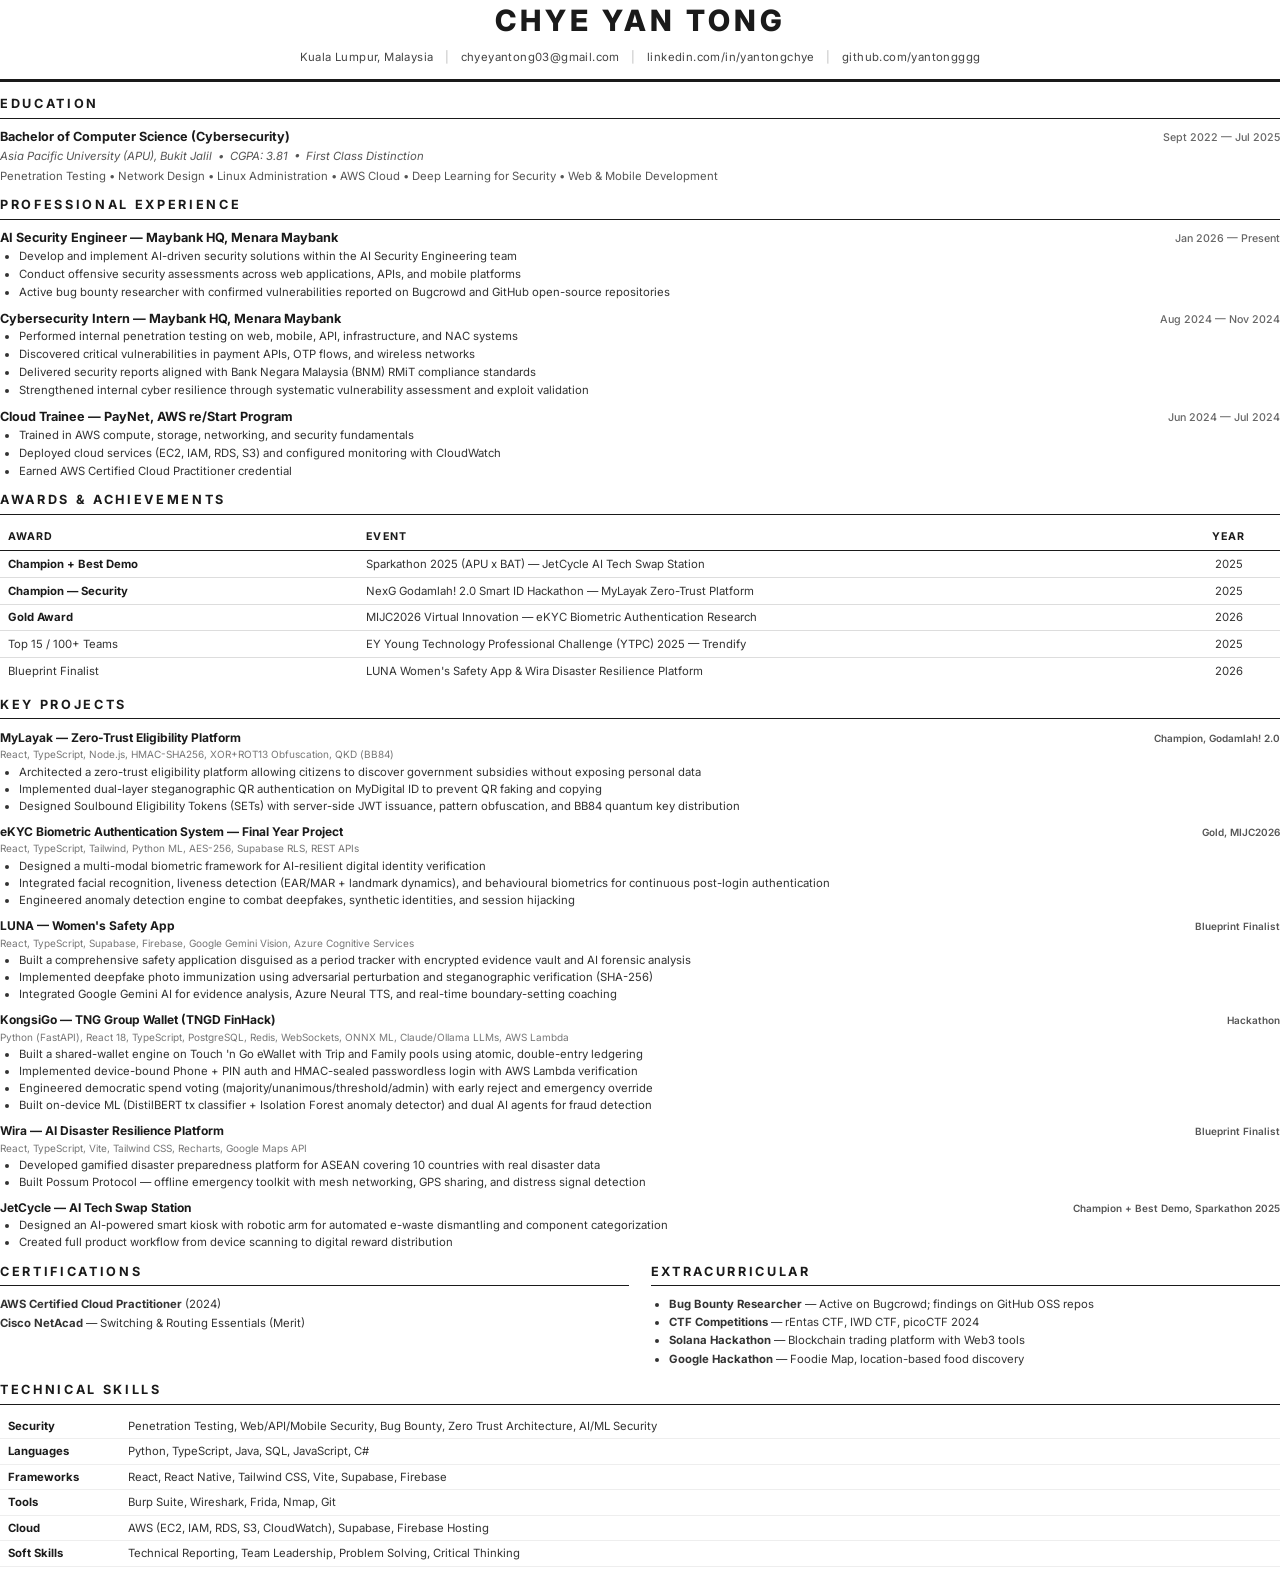
==== resume_print.html @ 2841bfc0 "Initial portfolio with compressed videos" ====
<!DOCTYPE html>
<html lang="en">
<head>
    <meta charset="UTF-8">
    <style>
        @import url('https://fonts.googleapis.com/css2?family=Inter:wght@300;400;500;600;700;800&display=swap');

        @page {
            size: A4;
            margin: 14mm 16mm 14mm 16mm;
        }

        * {
            margin: 0;
            padding: 0;
            box-sizing: border-box;
        }

        body {
            font-family: 'Inter', -apple-system, BlinkMacSystemFont, 'Segoe UI', sans-serif;
            color: #1a1a1a;
            font-size: 9pt;
            line-height: 1.45;
            -webkit-font-smoothing: antialiased;
        }

        /* ── HEADER ── */
        .header {
            text-align: center;
            padding-bottom: 10pt;
            border-bottom: 2.5pt solid #1a1a1a;
            margin-bottom: 10pt;
        }

        .header h1 {
            font-size: 22pt;
            font-weight: 800;
            letter-spacing: 3pt;
            text-transform: uppercase;
            color: #1a1a1a;
            margin-bottom: 5pt;
        }

        .header .contact {
            font-size: 8.5pt;
            color: #444;
            font-weight: 400;
            letter-spacing: 0.3pt;
        }

        .header .contact a {
            color: #444;
            text-decoration: none;
        }

        .header .contact .sep {
            color: #bbb;
            margin: 0 6pt;
        }

        /* ── SECTIONS ── */
        .section {
            margin-bottom: 9pt;
        }

        .section-title {
            font-size: 9.5pt;
            font-weight: 700;
            text-transform: uppercase;
            letter-spacing: 2pt;
            color: #1a1a1a;
            border-bottom: 1.2pt solid #1a1a1a;
            padding-bottom: 3pt;
            margin-bottom: 7pt;
        }

        /* ── EXPERIENCE ENTRIES ── */
        .entry {
            margin-bottom: 7pt;
        }

        .entry-header {
            display: flex;
            justify-content: space-between;
            align-items: baseline;
            margin-bottom: 1pt;
        }

        .entry-title {
            font-size: 9.5pt;
            font-weight: 700;
            color: #1a1a1a;
        }

        .entry-date {
            font-size: 8pt;
            color: #666;
            font-weight: 500;
            white-space: nowrap;
        }

        .entry-subtitle {
            font-size: 8.5pt;
            color: #555;
            font-style: italic;
            margin-bottom: 3pt;
        }

        .entry ul {
            padding-left: 14pt;
            margin: 0;
        }

        .entry ul li {
            margin-bottom: 1.5pt;
            font-size: 8.5pt;
            color: #333;
            line-height: 1.4;
        }

        /* ── EDUCATION ── */
        .edu-row {
            display: flex;
            justify-content: space-between;
            align-items: baseline;
        }

        .edu-details {
            font-size: 8.5pt;
            color: #555;
            margin-top: 1pt;
        }

        /* ── AWARDS TABLE ── */
        .awards-table {
            width: 100%;
            border-collapse: collapse;
            font-size: 8.5pt;
        }

        .awards-table th {
            text-align: left;
            font-weight: 700;
            font-size: 8pt;
            text-transform: uppercase;
            letter-spacing: 0.8pt;
            color: #1a1a1a;
            padding: 4pt 6pt;
            border-bottom: 1.2pt solid #1a1a1a;
            background: none;
        }

        .awards-table td {
            padding: 3.5pt 6pt;
            border-bottom: 0.5pt solid #ddd;
            color: #333;
            vertical-align: top;
        }

        .awards-table tr:last-child td {
            border-bottom: none;
        }

        .award-badge {
            font-weight: 700;
            color: #1a1a1a;
        }

        /* ── SKILLS TABLE ── */
        .skills-grid {
            display: grid;
            grid-template-columns: 90pt 1fr;
            gap: 0;
            font-size: 8.5pt;
        }

        .skills-grid .skill-cat {
            font-weight: 700;
            color: #1a1a1a;
            padding: 3pt 6pt;
            border-bottom: 0.5pt solid #eee;
        }

        .skills-grid .skill-items {
            color: #333;
            padding: 3pt 6pt;
            border-bottom: 0.5pt solid #eee;
        }

        /* ── PROJECTS ── */
        .project {
            margin-bottom: 6pt;
        }

        .project-header {
            display: flex;
            justify-content: space-between;
            align-items: baseline;
            margin-bottom: 1pt;
        }

        .project-title {
            font-size: 9pt;
            font-weight: 700;
            color: #1a1a1a;
        }

        .project-award {
            font-size: 7.5pt;
            font-weight: 600;
            color: #555;
            white-space: nowrap;
        }

        .project-tech {
            font-size: 7.5pt;
            color: #777;
            margin-bottom: 2pt;
        }

        .project ul {
            padding-left: 14pt;
            margin: 0;
        }

        .project ul li {
            margin-bottom: 1pt;
            font-size: 8.5pt;
            color: #333;
            line-height: 1.4;
        }

        /* ── EXTRAS ── */
        .extras-list {
            padding-left: 14pt;
        }

        .extras-list li {
            margin-bottom: 1.5pt;
            font-size: 8.5pt;
            color: #333;
        }

        .cert-item {
            margin-bottom: 2pt;
            font-size: 8.5pt;
            color: #333;
        }

        /* ── TWO COLUMN BOTTOM ── */
        .two-col {
            display: grid;
            grid-template-columns: 1fr 1fr;
            gap: 16pt;
        }
    </style>
</head>
<body>

    <!-- HEADER -->
    <div class="header">
        <h1>Chye Yan Tong</h1>
        <div class="contact">
            Kuala Lumpur, Malaysia
            <span class="sep">|</span>
            <a href="mailto:chyeyantong03@gmail.com">chyeyantong03@gmail.com</a>
            <span class="sep">|</span>
            <a href="https://linkedin.com/in/yantongchye">linkedin.com/in/yantongchye</a>
            <span class="sep">|</span>
            <a href="https://github.com/yantongggg">github.com/yantongggg</a>
        </div>
    </div>

    <!-- EDUCATION -->
    <div class="section">
        <div class="section-title">Education</div>
        <div class="entry">
            <div class="entry-header">
                <span class="entry-title">Bachelor of Computer Science (Cybersecurity)</span>
                <span class="entry-date">Sept 2022 — Jul 2025</span>
            </div>
            <div class="entry-subtitle">Asia Pacific University (APU), Bukit Jalil &nbsp;&bull;&nbsp; CGPA: 3.81 &nbsp;&bull;&nbsp; First Class Distinction</div>
            <div class="edu-details">Penetration Testing &bull; Network Design &bull; Linux Administration &bull; AWS Cloud &bull; Deep Learning for Security &bull; Web & Mobile Development</div>
        </div>
    </div>

    <!-- PROFESSIONAL EXPERIENCE -->
    <div class="section">
        <div class="section-title">Professional Experience</div>

        <div class="entry">
            <div class="entry-header">
                <span class="entry-title">AI Security Engineer &mdash; Maybank HQ, Menara Maybank</span>
                <span class="entry-date">Jan 2026 — Present</span>
            </div>
            <ul>
                <li>Develop and implement AI-driven security solutions within the AI Security Engineering team</li>
                <li>Conduct offensive security assessments across web applications, APIs, and mobile platforms</li>
                <li>Active bug bounty researcher with confirmed vulnerabilities reported on Bugcrowd and GitHub open-source repositories</li>
            </ul>
        </div>

        <div class="entry">
            <div class="entry-header">
                <span class="entry-title">Cybersecurity Intern &mdash; Maybank HQ, Menara Maybank</span>
                <span class="entry-date">Aug 2024 — Nov 2024</span>
            </div>
            <ul>
                <li>Performed internal penetration testing on web, mobile, API, infrastructure, and NAC systems</li>
                <li>Discovered critical vulnerabilities in payment APIs, OTP flows, and wireless networks</li>
                <li>Delivered security reports aligned with Bank Negara Malaysia (BNM) RMiT compliance standards</li>
                <li>Strengthened internal cyber resilience through systematic vulnerability assessment and exploit validation</li>
            </ul>
        </div>

        <div class="entry">
            <div class="entry-header">
                <span class="entry-title">Cloud Trainee &mdash; PayNet, AWS re/Start Program</span>
                <span class="entry-date">Jun 2024 — Jul 2024</span>
            </div>
            <ul>
                <li>Trained in AWS compute, storage, networking, and security fundamentals</li>
                <li>Deployed cloud services (EC2, IAM, RDS, S3) and configured monitoring with CloudWatch</li>
                <li>Earned AWS Certified Cloud Practitioner credential</li>
            </ul>
        </div>
    </div>

    <!-- AWARDS & ACHIEVEMENTS -->
    <div class="section">
        <div class="section-title">Awards & Achievements</div>
        <table class="awards-table">
            <thead>
                <tr>
                    <th style="width: 28%;">Award</th>
                    <th>Event</th>
                    <th style="width: 8%; text-align: center;">Year</th>
                </tr>
            </thead>
            <tbody>
                <tr>
                    <td><span class="award-badge">Champion + Best Demo</span></td>
                    <td>Sparkathon 2025 (APU x BAT) — JetCycle AI Tech Swap Station</td>
                    <td style="text-align: center;">2025</td>
                </tr>
                <tr>
                    <td><span class="award-badge">Champion — Security</span></td>
                    <td>NexG Godamlah! 2.0 Smart ID Hackathon — MyLayak Zero-Trust Platform</td>
                    <td style="text-align: center;">2025</td>
                </tr>
                <tr>
                    <td><span class="award-badge">Gold Award</span></td>
                    <td>MIJC2026 Virtual Innovation — eKYC Biometric Authentication Research</td>
                    <td style="text-align: center;">2026</td>
                </tr>
                <tr>
                    <td>Top 15 / 100+ Teams</td>
                    <td>EY Young Technology Professional Challenge (YTPC) 2025 — Trendify</td>
                    <td style="text-align: center;">2025</td>
                </tr>
                <tr>
                    <td>Blueprint Finalist</td>
                    <td>LUNA Women's Safety App & Wira Disaster Resilience Platform</td>
                    <td style="text-align: center;">2026</td>
                </tr>
            </tbody>
        </table>
    </div>

    <!-- KEY PROJECTS -->
    <div class="section">
        <div class="section-title">Key Projects</div>

        <div class="project">
            <div class="project-header">
                <span class="project-title">MyLayak — Zero-Trust Eligibility Platform</span>
                <span class="project-award">Champion, Godamlah! 2.0</span>
            </div>
            <div class="project-tech">React, TypeScript, Node.js, HMAC-SHA256, XOR+ROT13 Obfuscation, QKD (BB84)</div>
            <ul>
                <li>Architected a zero-trust eligibility platform allowing citizens to discover government subsidies without exposing personal data</li>
                <li>Implemented dual-layer steganographic QR authentication on MyDigital ID to prevent QR faking and copying</li>
                <li>Designed Soulbound Eligibility Tokens (SETs) with server-side JWT issuance, pattern obfuscation, and BB84 quantum key distribution</li>
            </ul>
        </div>

        <div class="project">
            <div class="project-header">
                <span class="project-title">eKYC Biometric Authentication System — Final Year Project</span>
                <span class="project-award">Gold, MIJC2026</span>
            </div>
            <div class="project-tech">React, TypeScript, Tailwind, Python ML, AES-256, Supabase RLS, REST APIs</div>
            <ul>
                <li>Designed a multi-modal biometric framework for AI-resilient digital identity verification</li>
                <li>Integrated facial recognition, liveness detection (EAR/MAR + landmark dynamics), and behavioural biometrics for continuous post-login authentication</li>
                <li>Engineered anomaly detection engine to combat deepfakes, synthetic identities, and session hijacking</li>
            </ul>
        </div>

        <div class="project">
            <div class="project-header">
                <span class="project-title">LUNA — Women's Safety App</span>
                <span class="project-award">Blueprint Finalist</span>
            </div>
            <div class="project-tech">React, TypeScript, Supabase, Firebase, Google Gemini Vision, Azure Cognitive Services</div>
            <ul>
                <li>Built a comprehensive safety application disguised as a period tracker with encrypted evidence vault and AI forensic analysis</li>
                <li>Implemented deepfake photo immunization using adversarial perturbation and steganographic verification (SHA-256)</li>
                <li>Integrated Google Gemini AI for evidence analysis, Azure Neural TTS, and real-time boundary-setting coaching</li>
            </ul>
        </div>

        <div class="project">
            <div class="project-header">
                <span class="project-title">KongsiGo — TNG Group Wallet (TNGD FinHack)</span>
                <span class="project-award">Hackathon</span>
            </div>
            <div class="project-tech">Python (FastAPI), React 18, TypeScript, PostgreSQL, Redis, WebSockets, ONNX ML, Claude/Ollama LLMs, AWS Lambda</div>
            <ul>
                <li>Built a shared-wallet engine on Touch 'n Go eWallet with Trip and Family pools using atomic, double-entry ledgering</li>
                <li>Implemented device-bound Phone + PIN auth and HMAC-sealed passwordless login with AWS Lambda verification</li>
                <li>Engineered democratic spend voting (majority/unanimous/threshold/admin) with early reject and emergency override</li>
                <li>Built on-device ML (DistilBERT tx classifier + Isolation Forest anomaly detector) and dual AI agents for fraud detection</li>
            </ul>
        </div>

        <div class="project">
            <div class="project-header">
                <span class="project-title">Wira — AI Disaster Resilience Platform</span>
                <span class="project-award">Blueprint Finalist</span>
            </div>
            <div class="project-tech">React, TypeScript, Vite, Tailwind CSS, Recharts, Google Maps API</div>
            <ul>
                <li>Developed gamified disaster preparedness platform for ASEAN covering 10 countries with real disaster data</li>
                <li>Built Possum Protocol — offline emergency toolkit with mesh networking, GPS sharing, and distress signal detection</li>
            </ul>
        </div>

        <div class="project">
            <div class="project-header">
                <span class="project-title">JetCycle — AI Tech Swap Station</span>
                <span class="project-award">Champion + Best Demo, Sparkathon 2025</span>
            </div>
            <ul>
                <li>Designed an AI-powered smart kiosk with robotic arm for automated e-waste dismantling and component categorization</li>
                <li>Created full product workflow from device scanning to digital reward distribution</li>
            </ul>
        </div>
    </div>

    <!-- CERTIFICATIONS & EXTRACURRICULAR -->
    <div class="two-col">
        <div class="section">
            <div class="section-title">Certifications</div>
            <div class="cert-item"><strong>AWS Certified Cloud Practitioner</strong> (2024)</div>
            <div class="cert-item"><strong>Cisco NetAcad</strong> — Switching & Routing Essentials (Merit)</div>
        </div>

        <div class="section">
            <div class="section-title">Extracurricular</div>
            <ul class="extras-list">
                <li><strong>Bug Bounty Researcher</strong> — Active on Bugcrowd; findings on GitHub OSS repos</li>
                <li><strong>CTF Competitions</strong> — rEntas CTF, IWD CTF, picoCTF 2024</li>
                <li><strong>Solana Hackathon</strong> — Blockchain trading platform with Web3 tools</li>
                <li><strong>Google Hackathon</strong> — Foodie Map, location-based food discovery</li>
            </ul>
        </div>
    </div>

    <!-- TECHNICAL SKILLS -->
    <div class="section">
        <div class="section-title">Technical Skills</div>
        <div class="skills-grid">
            <div class="skill-cat">Security</div>
            <div class="skill-items">Penetration Testing, Web/API/Mobile Security, Bug Bounty, Zero Trust Architecture, AI/ML Security</div>

            <div class="skill-cat">Languages</div>
            <div class="skill-items">Python, TypeScript, Java, SQL, JavaScript, C#</div>

            <div class="skill-cat">Frameworks</div>
            <div class="skill-items">React, React Native, Tailwind CSS, Vite, Supabase, Firebase</div>

            <div class="skill-cat">Tools</div>
            <div class="skill-items">Burp Suite, Wireshark, Frida, Nmap, Git</div>

            <div class="skill-cat">Cloud</div>
            <div class="skill-items">AWS (EC2, IAM, RDS, S3, CloudWatch), Supabase, Firebase Hosting</div>

            <div class="skill-cat">Soft Skills</div>
            <div class="skill-items">Technical Reporting, Team Leadership, Problem Solving, Critical Thinking</div>
        </div>
    </div>

</body>
</html>
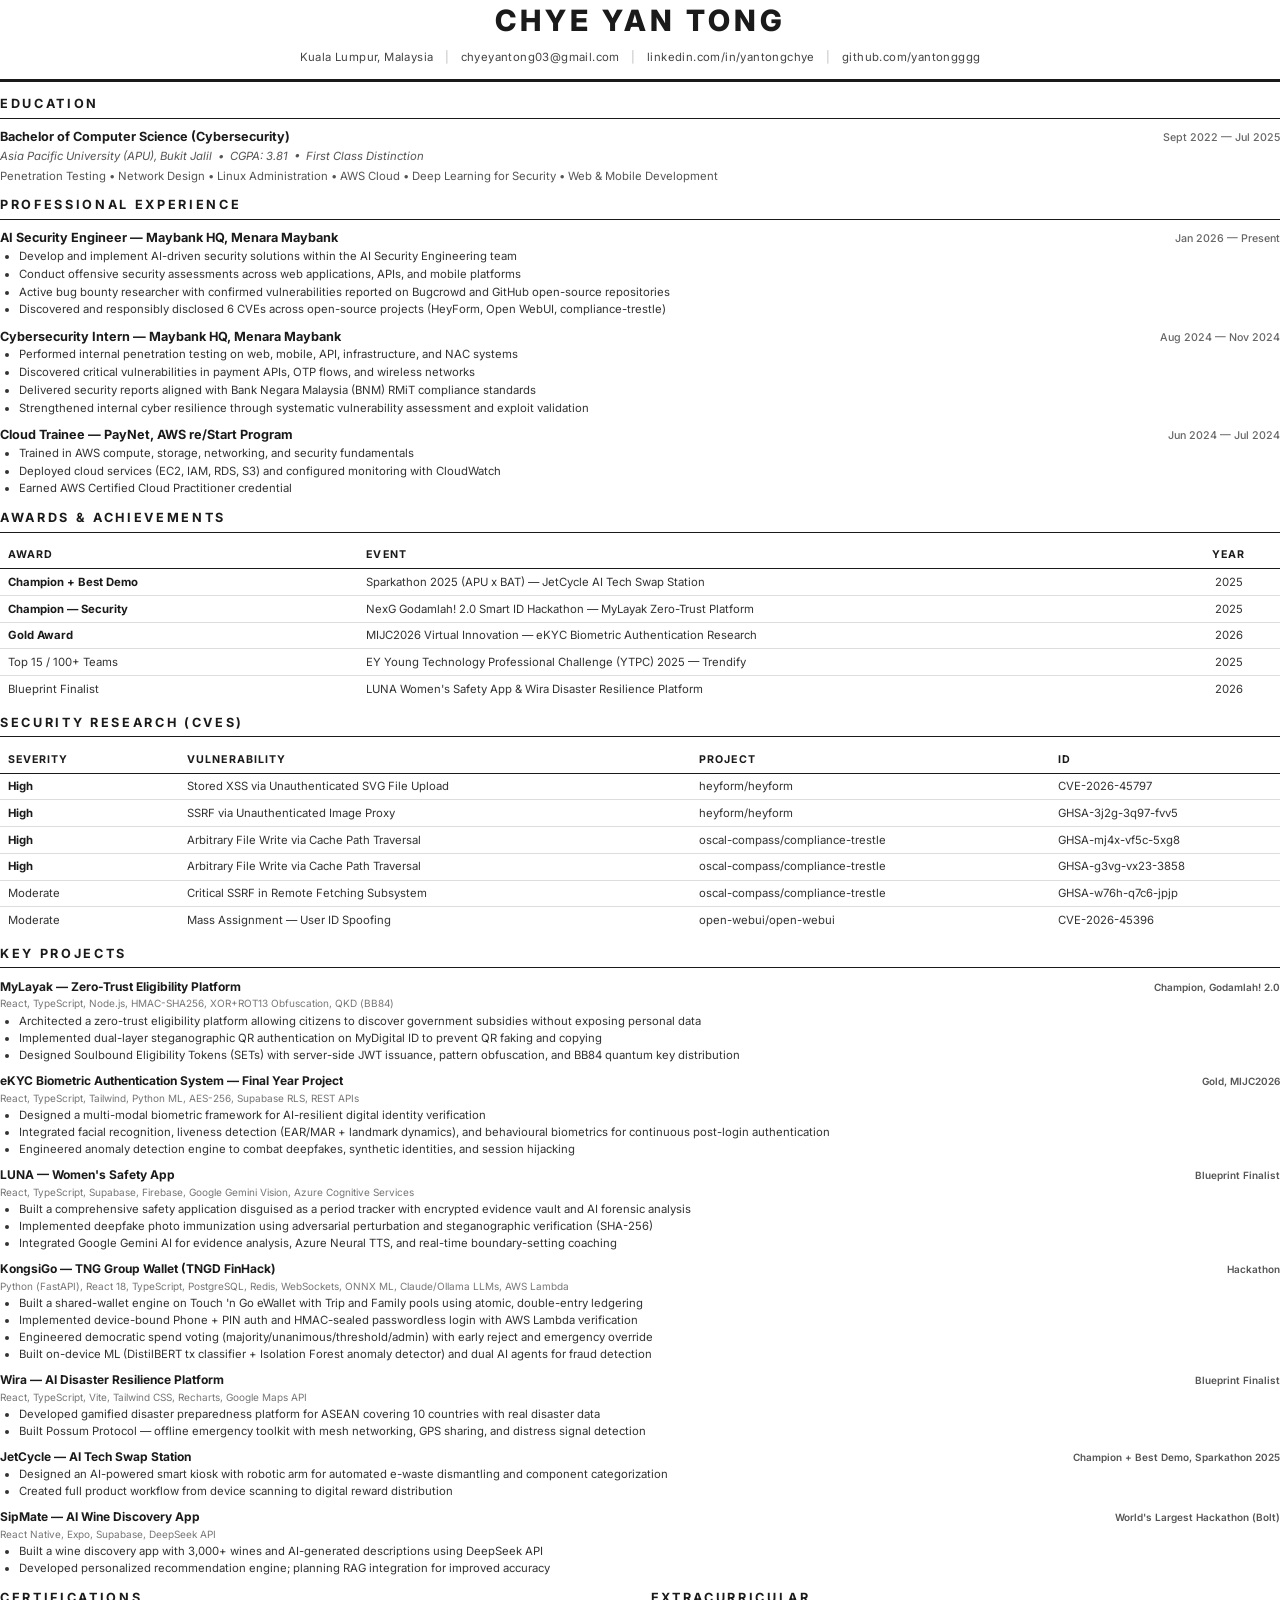
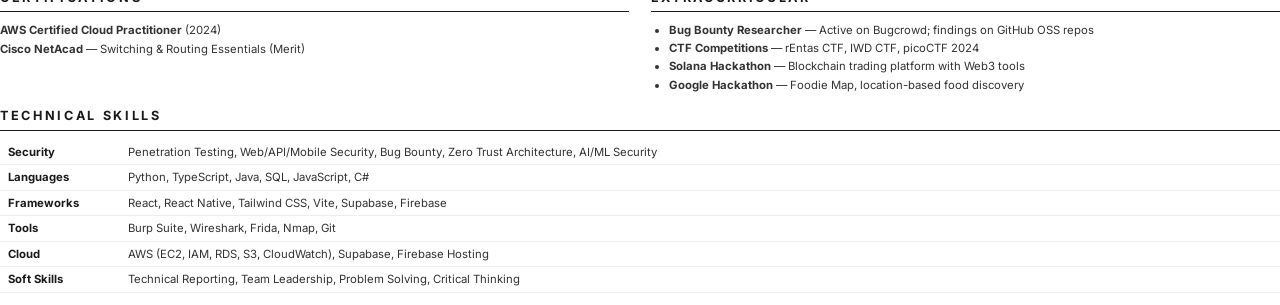
==== commit 219c3a2c: "Add CVEs and SipMate to resume MD and print HTML" ====
--- a/resume_print.html
+++ b/resume_print.html
@@ -297,6 +297,7 @@
                 <li>Develop and implement AI-driven security solutions within the AI Security Engineering team</li>
                 <li>Conduct offensive security assessments across web applications, APIs, and mobile platforms</li>
                 <li>Active bug bounty researcher with confirmed vulnerabilities reported on Bugcrowd and GitHub open-source repositories</li>
+                <li>Discovered and responsibly disclosed 6 CVEs across open-source projects (HeyForm, Open WebUI, compliance-trestle)</li>
             </ul>
         </div>
 
@@ -367,6 +368,59 @@
         </table>
     </div>
 
+    <!-- SECURITY RESEARCH (CVEs) -->
+    <div class="section">
+        <div class="section-title">Security Research (CVEs)</div>
+        <table class="awards-table">
+            <thead>
+                <tr>
+                    <th style="width: 14%;">Severity</th>
+                    <th>Vulnerability</th>
+                    <th style="width: 28%;">Project</th>
+                    <th style="width: 18%;">ID</th>
+                </tr>
+            </thead>
+            <tbody>
+                <tr>
+                    <td><span class="award-badge">High</span></td>
+                    <td>Stored XSS via Unauthenticated SVG File Upload</td>
+                    <td>heyform/heyform</td>
+                    <td>CVE-2026-45797</td>
+                </tr>
+                <tr>
+                    <td><span class="award-badge">High</span></td>
+                    <td>SSRF via Unauthenticated Image Proxy</td>
+                    <td>heyform/heyform</td>
+                    <td>GHSA-3j2g-3q97-fvv5</td>
+                </tr>
+                <tr>
+                    <td><span class="award-badge">High</span></td>
+                    <td>Arbitrary File Write via Cache Path Traversal</td>
+                    <td>oscal-compass/compliance-trestle</td>
+                    <td>GHSA-mj4x-vf5c-5xg8</td>
+                </tr>
+                <tr>
+                    <td><span class="award-badge">High</span></td>
+                    <td>Arbitrary File Write via Cache Path Traversal</td>
+                    <td>oscal-compass/compliance-trestle</td>
+                    <td>GHSA-g3vg-vx23-3858</td>
+                </tr>
+                <tr>
+                    <td>Moderate</td>
+                    <td>Critical SSRF in Remote Fetching Subsystem</td>
+                    <td>oscal-compass/compliance-trestle</td>
+                    <td>GHSA-w76h-q7c6-jpjp</td>
+                </tr>
+                <tr>
+                    <td>Moderate</td>
+                    <td>Mass Assignment &mdash; User ID Spoofing</td>
+                    <td>open-webui/open-webui</td>
+                    <td>CVE-2026-45396</td>
+                </tr>
+            </tbody>
+        </table>
+    </div>
+
     <!-- KEY PROJECTS -->
     <div class="section">
         <div class="section-title">Key Projects</div>
@@ -444,6 +498,18 @@
             <ul>
                 <li>Designed an AI-powered smart kiosk with robotic arm for automated e-waste dismantling and component categorization</li>
                 <li>Created full product workflow from device scanning to digital reward distribution</li>
+            </ul>
+        </div>
+
+        <div class="project">
+            <div class="project-header">
+                <span class="project-title">SipMate — AI Wine Discovery App</span>
+                <span class="project-award">World's Largest Hackathon (Bolt)</span>
+            </div>
+            <div class="project-tech">React Native, Expo, Supabase, DeepSeek API</div>
+            <ul>
+                <li>Built a wine discovery app with 3,000+ wines and AI-generated descriptions using DeepSeek API</li>
+                <li>Developed personalized recommendation engine; planning RAG integration for improved accuracy</li>
             </ul>
         </div>
     </div>
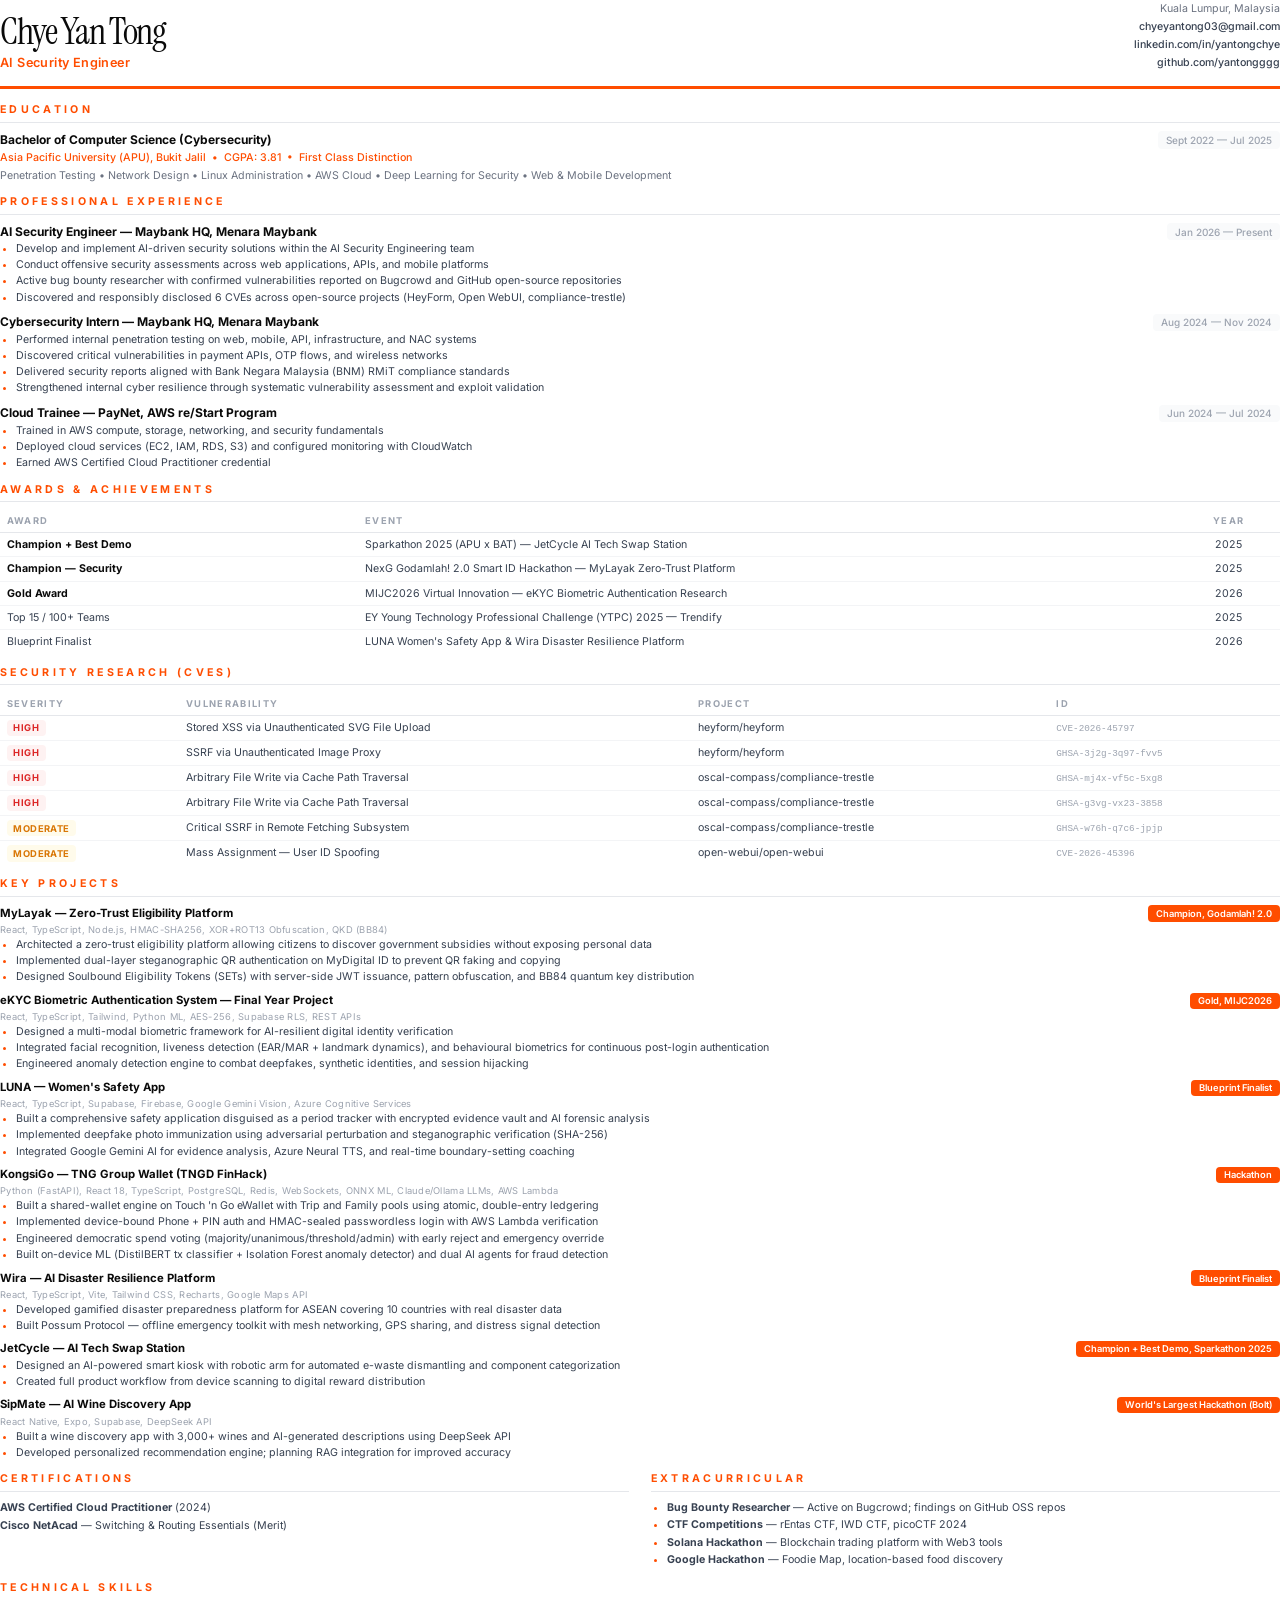
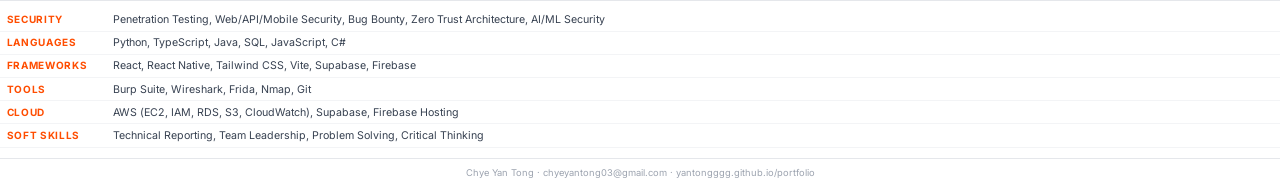
==== commit d9bf95a4: "Restyle resume to match portfolio: orange accents, Instrument Serif, severity badges" ====
--- a/resume_print.html
+++ b/resume_print.html
@@ -3,11 +3,11 @@
 <head>
     <meta charset="UTF-8">
     <style>
-        @import url('https://fonts.googleapis.com/css2?family=Inter:wght@300;400;500;600;700;800&display=swap');
+        @import url('https://fonts.googleapis.com/css2?family=Inter:wght@300;400;500;600;700;800&family=Instrument+Serif:ital@0;1&display=swap');
 
         @page {
             size: A4;
-            margin: 14mm 16mm 14mm 16mm;
+            margin: 12mm 14mm 12mm 14mm;
         }
 
         * {
@@ -16,67 +16,85 @@
             box-sizing: border-box;
         }
 
+        :root {
+            --orange: #ff4d00;
+            --orange-light: rgba(255, 77, 0, 0.08);
+            --black: #0a0a0a;
+            --gray-700: #374151;
+            --gray-500: #6b7280;
+            --gray-400: #9ca3af;
+            --gray-200: #e5e7eb;
+            --gray-100: #f3f4f6;
+            --gray-50: #f9fafb;
+        }
+
         body {
             font-family: 'Inter', -apple-system, BlinkMacSystemFont, 'Segoe UI', sans-serif;
-            color: #1a1a1a;
-            font-size: 9pt;
+            color: var(--black);
+            font-size: 8.5pt;
             line-height: 1.45;
             -webkit-font-smoothing: antialiased;
         }
 
         /* ── HEADER ── */
         .header {
-            text-align: center;
             padding-bottom: 10pt;
-            border-bottom: 2.5pt solid #1a1a1a;
             margin-bottom: 10pt;
-        }
-
-        .header h1 {
-            font-size: 22pt;
-            font-weight: 800;
-            letter-spacing: 3pt;
-            text-transform: uppercase;
-            color: #1a1a1a;
-            margin-bottom: 5pt;
-        }
-
-        .header .contact {
-            font-size: 8.5pt;
-            color: #444;
+            border-bottom: 2.5pt solid var(--orange);
+            display: flex;
+            justify-content: space-between;
+            align-items: flex-end;
+        }
+
+        .header-left h1 {
+            font-family: 'Instrument Serif', Georgia, serif;
+            font-size: 28pt;
             font-weight: 400;
+            color: var(--black);
+            letter-spacing: -1pt;
+            line-height: 1;
+            margin-bottom: 3pt;
+        }
+
+        .header-left .tagline {
+            font-size: 9.5pt;
+            font-weight: 600;
+            color: var(--orange);
             letter-spacing: 0.3pt;
         }
 
-        .header .contact a {
-            color: #444;
+        .header-right {
+            text-align: right;
+            font-size: 8pt;
+            color: var(--gray-500);
+            line-height: 1.7;
+        }
+
+        .header-right a {
+            color: var(--gray-700);
             text-decoration: none;
-        }
-
-        .header .contact .sep {
-            color: #bbb;
-            margin: 0 6pt;
+            font-weight: 500;
         }
 
         /* ── SECTIONS ── */
         .section {
-            margin-bottom: 9pt;
+            margin-bottom: 8pt;
         }
 
         .section-title {
-            font-size: 9.5pt;
+            font-size: 8pt;
             font-weight: 700;
             text-transform: uppercase;
-            letter-spacing: 2pt;
-            color: #1a1a1a;
-            border-bottom: 1.2pt solid #1a1a1a;
+            letter-spacing: 2.5pt;
+            color: var(--orange);
             padding-bottom: 3pt;
-            margin-bottom: 7pt;
+            margin-bottom: 6pt;
+            border-bottom: 1pt solid var(--gray-200);
         }
 
         /* ── EXPERIENCE ENTRIES ── */
         .entry {
-            margin-bottom: 7pt;
+            margin-bottom: 6pt;
         }
 
         .entry-header {
@@ -87,47 +105,49 @@
         }
 
         .entry-title {
-            font-size: 9.5pt;
-            font-weight: 700;
-            color: #1a1a1a;
+            font-size: 9pt;
+            font-weight: 700;
+            color: var(--black);
         }
 
         .entry-date {
-            font-size: 8pt;
-            color: #666;
+            font-size: 7.5pt;
+            color: var(--gray-400);
             font-weight: 500;
             white-space: nowrap;
+            background: var(--gray-50);
+            padding: 1pt 6pt;
+            border-radius: 3pt;
         }
 
         .entry-subtitle {
-            font-size: 8.5pt;
-            color: #555;
-            font-style: italic;
-            margin-bottom: 3pt;
+            font-size: 8pt;
+            color: var(--orange);
+            font-weight: 500;
+            font-style: normal;
+            margin-bottom: 2pt;
         }
 
         .entry ul {
-            padding-left: 14pt;
+            padding-left: 12pt;
             margin: 0;
         }
 
         .entry ul li {
-            margin-bottom: 1.5pt;
-            font-size: 8.5pt;
-            color: #333;
+            margin-bottom: 1pt;
+            font-size: 8pt;
+            color: var(--gray-700);
             line-height: 1.4;
         }
 
+        .entry ul li::marker {
+            color: var(--orange);
+        }
+
         /* ── EDUCATION ── */
-        .edu-row {
-            display: flex;
-            justify-content: space-between;
-            align-items: baseline;
-        }
-
         .edu-details {
-            font-size: 8.5pt;
-            color: #555;
+            font-size: 8pt;
+            color: var(--gray-500);
             margin-top: 1pt;
         }
 
@@ -135,25 +155,24 @@
         .awards-table {
             width: 100%;
             border-collapse: collapse;
-            font-size: 8.5pt;
+            font-size: 8pt;
         }
 
         .awards-table th {
             text-align: left;
             font-weight: 700;
-            font-size: 8pt;
+            font-size: 7pt;
             text-transform: uppercase;
-            letter-spacing: 0.8pt;
-            color: #1a1a1a;
-            padding: 4pt 6pt;
-            border-bottom: 1.2pt solid #1a1a1a;
-            background: none;
+            letter-spacing: 1pt;
+            color: var(--gray-400);
+            padding: 3pt 5pt;
+            border-bottom: 1pt solid var(--gray-200);
         }
 
         .awards-table td {
-            padding: 3.5pt 6pt;
-            border-bottom: 0.5pt solid #ddd;
-            color: #333;
+            padding: 3pt 5pt;
+            border-bottom: 0.5pt solid var(--gray-100);
+            color: var(--gray-700);
             vertical-align: top;
         }
 
@@ -163,33 +182,65 @@
 
         .award-badge {
             font-weight: 700;
-            color: #1a1a1a;
-        }
-
-        /* ── SKILLS TABLE ── */
+            color: var(--black);
+        }
+
+        /* ── CVE SEVERITY BADGES ── */
+        .severity-high {
+            display: inline-block;
+            font-weight: 700;
+            font-size: 7pt;
+            color: #dc2626;
+            background: #fef2f2;
+            padding: 1pt 5pt;
+            border-radius: 3pt;
+            letter-spacing: 0.3pt;
+        }
+
+        .severity-moderate {
+            display: inline-block;
+            font-weight: 700;
+            font-size: 7pt;
+            color: #d97706;
+            background: #fffbeb;
+            padding: 1pt 5pt;
+            border-radius: 3pt;
+            letter-spacing: 0.3pt;
+        }
+
+        .cve-id {
+            font-family: 'SF Mono', 'Fira Code', 'Consolas', monospace;
+            font-size: 7pt;
+            color: var(--gray-400);
+        }
+
+        /* ── SKILLS ── */
         .skills-grid {
             display: grid;
-            grid-template-columns: 90pt 1fr;
+            grid-template-columns: 80pt 1fr;
             gap: 0;
-            font-size: 8.5pt;
+            font-size: 8pt;
         }
 
         .skills-grid .skill-cat {
             font-weight: 700;
-            color: #1a1a1a;
-            padding: 3pt 6pt;
-            border-bottom: 0.5pt solid #eee;
+            color: var(--orange);
+            padding: 2.5pt 5pt;
+            border-bottom: 0.5pt solid var(--gray-100);
+            font-size: 7.5pt;
+            text-transform: uppercase;
+            letter-spacing: 0.5pt;
         }
 
         .skills-grid .skill-items {
-            color: #333;
-            padding: 3pt 6pt;
-            border-bottom: 0.5pt solid #eee;
+            color: var(--gray-700);
+            padding: 2.5pt 5pt;
+            border-bottom: 0.5pt solid var(--gray-100);
         }
 
         /* ── PROJECTS ── */
         .project {
-            margin-bottom: 6pt;
+            margin-bottom: 5pt;
         }
 
         .project-header {
@@ -200,73 +251,95 @@
         }
 
         .project-title {
-            font-size: 9pt;
-            font-weight: 700;
-            color: #1a1a1a;
+            font-size: 8.5pt;
+            font-weight: 700;
+            color: var(--black);
         }
 
         .project-award {
-            font-size: 7.5pt;
+            font-size: 7pt;
             font-weight: 600;
-            color: #555;
+            color: #ffffff;
+            background: var(--orange);
+            padding: 1pt 6pt;
+            border-radius: 3pt;
             white-space: nowrap;
         }
 
         .project-tech {
-            font-size: 7.5pt;
-            color: #777;
-            margin-bottom: 2pt;
+            font-size: 7pt;
+            color: var(--gray-400);
+            margin-bottom: 1pt;
+            letter-spacing: 0.2pt;
         }
 
         .project ul {
-            padding-left: 14pt;
+            padding-left: 12pt;
             margin: 0;
         }
 
         .project ul li {
             margin-bottom: 1pt;
-            font-size: 8.5pt;
-            color: #333;
+            font-size: 8pt;
+            color: var(--gray-700);
             line-height: 1.4;
+        }
+
+        .project ul li::marker {
+            color: var(--orange);
         }
 
         /* ── EXTRAS ── */
         .extras-list {
-            padding-left: 14pt;
+            padding-left: 12pt;
         }
 
         .extras-list li {
             margin-bottom: 1.5pt;
-            font-size: 8.5pt;
-            color: #333;
+            font-size: 8pt;
+            color: var(--gray-700);
+        }
+
+        .extras-list li::marker {
+            color: var(--orange);
         }
 
         .cert-item {
             margin-bottom: 2pt;
-            font-size: 8.5pt;
-            color: #333;
-        }
-
-        /* ── TWO COLUMN BOTTOM ── */
+            font-size: 8pt;
+            color: var(--gray-700);
+        }
+
+        /* ── TWO COLUMN ── */
         .two-col {
             display: grid;
             grid-template-columns: 1fr 1fr;
             gap: 16pt;
         }
+
+        /* ── FOOTER ── */
+        .footer {
+            margin-top: 6pt;
+            padding-top: 5pt;
+            border-top: 1pt solid var(--gray-200);
+            text-align: center;
+            font-size: 7pt;
+            color: var(--gray-400);
+        }
     </style>
 </head>
 <body>
 
     <!-- HEADER -->
     <div class="header">
-        <h1>Chye Yan Tong</h1>
-        <div class="contact">
-            Kuala Lumpur, Malaysia
-            <span class="sep">|</span>
-            <a href="mailto:chyeyantong03@gmail.com">chyeyantong03@gmail.com</a>
-            <span class="sep">|</span>
-            <a href="https://linkedin.com/in/yantongchye">linkedin.com/in/yantongchye</a>
-            <span class="sep">|</span>
+        <div class="header-left">
+            <h1>Chye Yan Tong</h1>
+            <div class="tagline">AI Security Engineer</div>
+        </div>
+        <div class="header-right">
+            Kuala Lumpur, Malaysia<br>
+            <a href="mailto:chyeyantong03@gmail.com">chyeyantong03@gmail.com</a><br>
+            <a href="https://linkedin.com/in/yantongchye">linkedin.com/in/yantongchye</a><br>
             <a href="https://github.com/yantongggg">github.com/yantongggg</a>
         </div>
     </div>
@@ -382,40 +455,40 @@
             </thead>
             <tbody>
                 <tr>
-                    <td><span class="award-badge">High</span></td>
+                    <td><span class="severity-high">HIGH</span></td>
                     <td>Stored XSS via Unauthenticated SVG File Upload</td>
                     <td>heyform/heyform</td>
-                    <td>CVE-2026-45797</td>
-                </tr>
-                <tr>
-                    <td><span class="award-badge">High</span></td>
+                    <td><span class="cve-id">CVE-2026-45797</span></td>
+                </tr>
+                <tr>
+                    <td><span class="severity-high">HIGH</span></td>
                     <td>SSRF via Unauthenticated Image Proxy</td>
                     <td>heyform/heyform</td>
-                    <td>GHSA-3j2g-3q97-fvv5</td>
-                </tr>
-                <tr>
-                    <td><span class="award-badge">High</span></td>
+                    <td><span class="cve-id">GHSA-3j2g-3q97-fvv5</span></td>
+                </tr>
+                <tr>
+                    <td><span class="severity-high">HIGH</span></td>
                     <td>Arbitrary File Write via Cache Path Traversal</td>
                     <td>oscal-compass/compliance-trestle</td>
-                    <td>GHSA-mj4x-vf5c-5xg8</td>
-                </tr>
-                <tr>
-                    <td><span class="award-badge">High</span></td>
+                    <td><span class="cve-id">GHSA-mj4x-vf5c-5xg8</span></td>
+                </tr>
+                <tr>
+                    <td><span class="severity-high">HIGH</span></td>
                     <td>Arbitrary File Write via Cache Path Traversal</td>
                     <td>oscal-compass/compliance-trestle</td>
-                    <td>GHSA-g3vg-vx23-3858</td>
-                </tr>
-                <tr>
-                    <td>Moderate</td>
+                    <td><span class="cve-id">GHSA-g3vg-vx23-3858</span></td>
+                </tr>
+                <tr>
+                    <td><span class="severity-moderate">MODERATE</span></td>
                     <td>Critical SSRF in Remote Fetching Subsystem</td>
                     <td>oscal-compass/compliance-trestle</td>
-                    <td>GHSA-w76h-q7c6-jpjp</td>
-                </tr>
-                <tr>
-                    <td>Moderate</td>
+                    <td><span class="cve-id">GHSA-w76h-q7c6-jpjp</span></td>
+                </tr>
+                <tr>
+                    <td><span class="severity-moderate">MODERATE</span></td>
                     <td>Mass Assignment &mdash; User ID Spoofing</td>
                     <td>open-webui/open-webui</td>
-                    <td>CVE-2026-45396</td>
+                    <td><span class="cve-id">CVE-2026-45396</span></td>
                 </tr>
             </tbody>
         </table>
@@ -557,5 +630,7 @@
         </div>
     </div>
 
+    <div class="footer">Chye Yan Tong &middot; chyeyantong03@gmail.com &middot; yantongggg.github.io/portfolio</div>
+
 </body>
 </html>
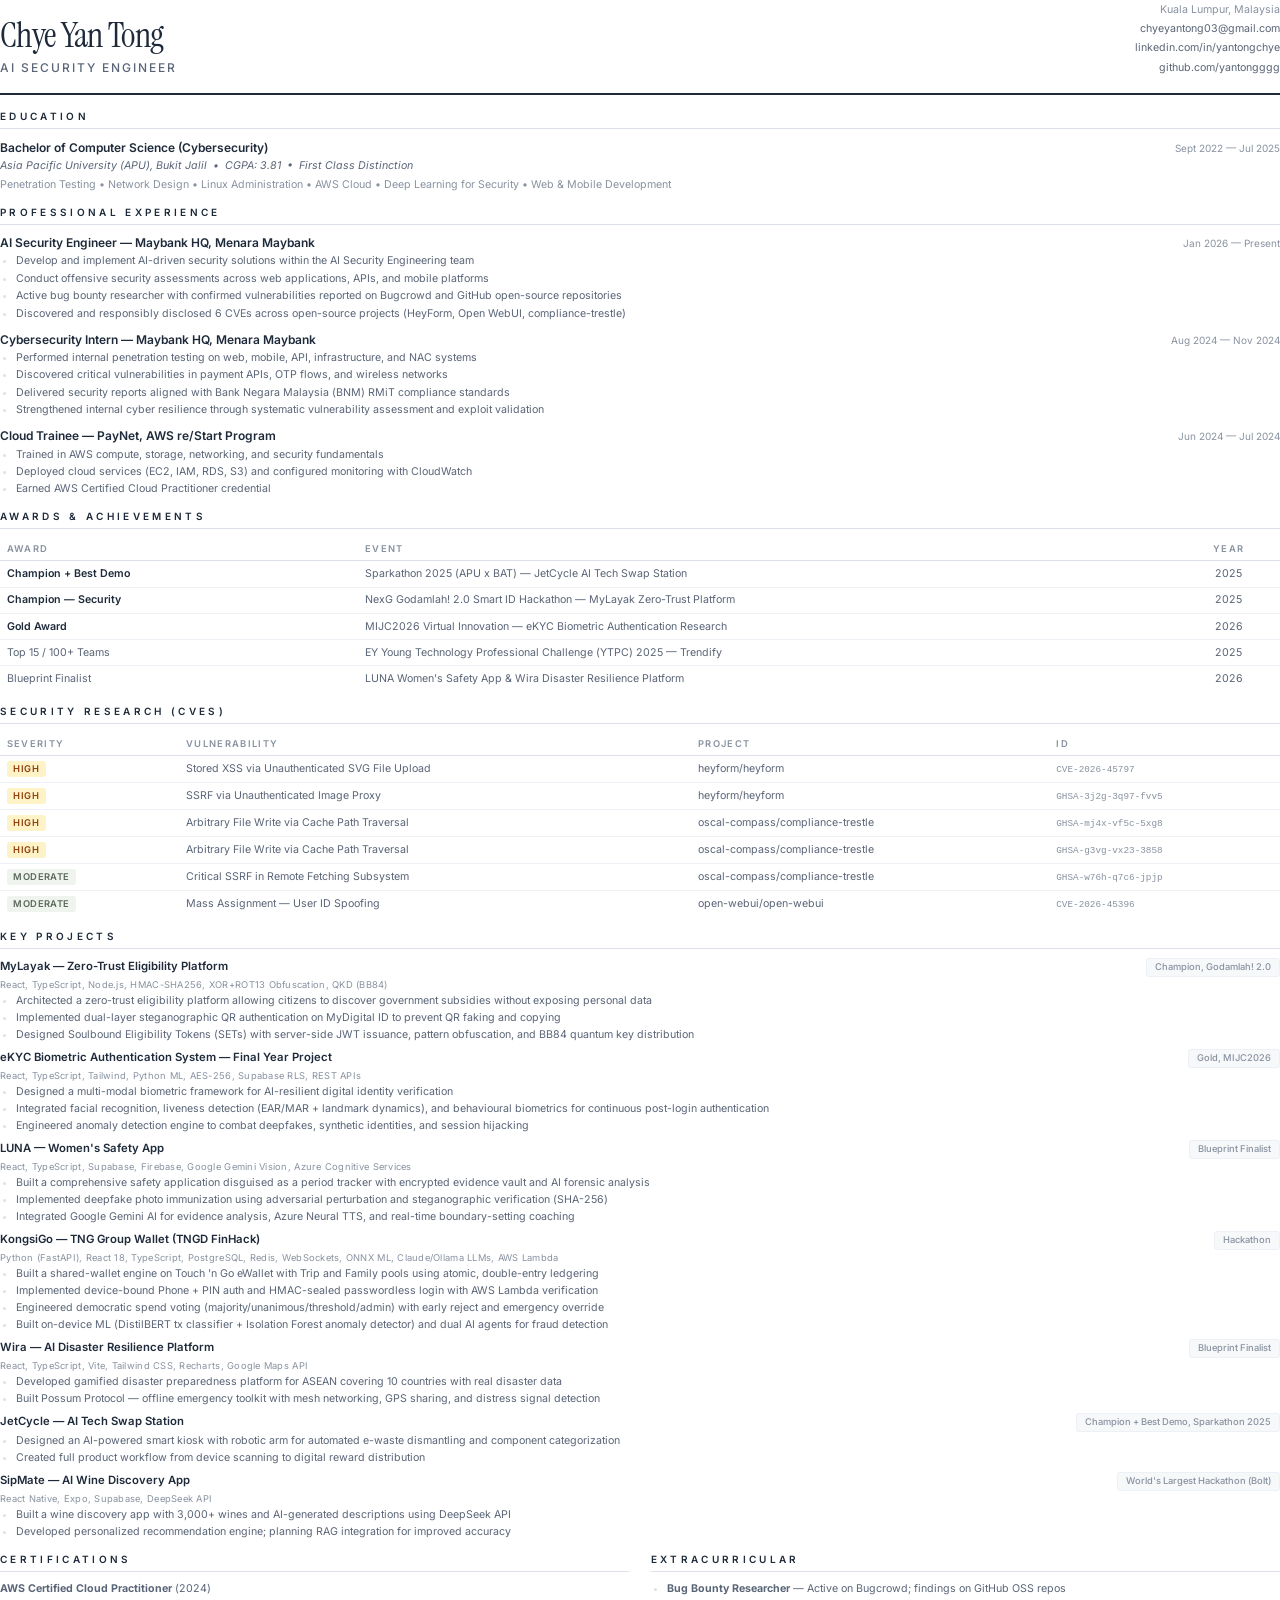
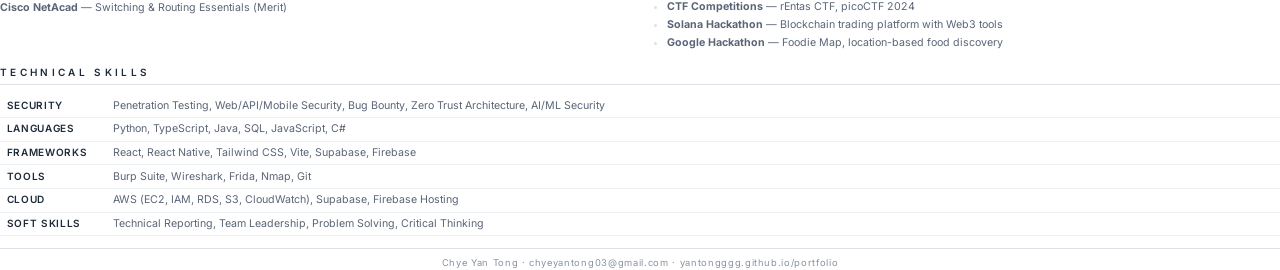
==== commit a4cb8d3b: "Refine resume styling, remove IWD CTF" ====
--- a/resume_print.html
+++ b/resume_print.html
@@ -3,11 +3,11 @@
 <head>
     <meta charset="UTF-8">
     <style>
-        @import url('https://fonts.googleapis.com/css2?family=Inter:wght@300;400;500;600;700;800&family=Instrument+Serif:ital@0;1&display=swap');
+        @import url('https://fonts.googleapis.com/css2?family=Inter:wght@300;400;500;600;700&family=Instrument+Serif:ital@0;1&display=swap');
 
         @page {
             size: A4;
-            margin: 12mm 14mm 12mm 14mm;
+            margin: 14mm 16mm 14mm 16mm;
         }
 
         * {
@@ -17,30 +17,31 @@
         }
 
         :root {
-            --orange: #ff4d00;
-            --orange-light: rgba(255, 77, 0, 0.08);
-            --black: #0a0a0a;
-            --gray-700: #374151;
-            --gray-500: #6b7280;
-            --gray-400: #9ca3af;
-            --gray-200: #e5e7eb;
-            --gray-100: #f3f4f6;
-            --gray-50: #f9fafb;
+            --navy: #1e2a3a;
+            --navy-light: #2d3e50;
+            --accent: #4a6741;
+            --accent-soft: rgba(74, 103, 65, 0.08);
+            --text: #2c3340;
+            --text-secondary: #5a6577;
+            --text-muted: #8892a0;
+            --border: #dce1e8;
+            --border-light: #edf0f4;
+            --bg-subtle: #f7f8fa;
         }
 
         body {
             font-family: 'Inter', -apple-system, BlinkMacSystemFont, 'Segoe UI', sans-serif;
-            color: var(--black);
+            color: var(--text);
             font-size: 8.5pt;
-            line-height: 1.45;
+            line-height: 1.5;
             -webkit-font-smoothing: antialiased;
         }
 
         /* ── HEADER ── */
         .header {
-            padding-bottom: 10pt;
-            margin-bottom: 10pt;
-            border-bottom: 2.5pt solid var(--orange);
+            padding-bottom: 12pt;
+            margin-bottom: 11pt;
+            border-bottom: 1.5pt solid var(--navy);
             display: flex;
             justify-content: space-between;
             align-items: flex-end;
@@ -48,53 +49,54 @@
 
         .header-left h1 {
             font-family: 'Instrument Serif', Georgia, serif;
-            font-size: 28pt;
+            font-size: 26pt;
             font-weight: 400;
-            color: var(--black);
-            letter-spacing: -1pt;
+            color: var(--navy);
+            letter-spacing: -0.5pt;
             line-height: 1;
-            margin-bottom: 3pt;
+            margin-bottom: 4pt;
         }
 
         .header-left .tagline {
-            font-size: 9.5pt;
-            font-weight: 600;
-            color: var(--orange);
-            letter-spacing: 0.3pt;
+            font-size: 9pt;
+            font-weight: 500;
+            color: var(--text-secondary);
+            letter-spacing: 1.5pt;
+            text-transform: uppercase;
         }
 
         .header-right {
             text-align: right;
             font-size: 8pt;
-            color: var(--gray-500);
-            line-height: 1.7;
+            color: var(--text-muted);
+            line-height: 1.8;
         }
 
         .header-right a {
-            color: var(--gray-700);
+            color: var(--text-secondary);
             text-decoration: none;
-            font-weight: 500;
+            font-weight: 400;
         }
 
         /* ── SECTIONS ── */
         .section {
-            margin-bottom: 8pt;
+            margin-bottom: 9pt;
         }
 
         .section-title {
-            font-size: 8pt;
-            font-weight: 700;
+            font-size: 7.5pt;
+            font-weight: 600;
             text-transform: uppercase;
             letter-spacing: 2.5pt;
-            color: var(--orange);
+            color: var(--navy);
             padding-bottom: 3pt;
-            margin-bottom: 6pt;
-            border-bottom: 1pt solid var(--gray-200);
+            margin-bottom: 7pt;
+            border-bottom: 0.75pt solid var(--border);
         }
 
         /* ── EXPERIENCE ENTRIES ── */
         .entry {
-            margin-bottom: 6pt;
+            margin-bottom: 7pt;
         }
 
         .entry-header {
@@ -106,25 +108,22 @@
 
         .entry-title {
             font-size: 9pt;
-            font-weight: 700;
-            color: var(--black);
+            font-weight: 600;
+            color: var(--navy);
         }
 
         .entry-date {
             font-size: 7.5pt;
-            color: var(--gray-400);
-            font-weight: 500;
+            color: var(--text-muted);
+            font-weight: 400;
             white-space: nowrap;
-            background: var(--gray-50);
-            padding: 1pt 6pt;
-            border-radius: 3pt;
         }
 
         .entry-subtitle {
             font-size: 8pt;
-            color: var(--orange);
-            font-weight: 500;
-            font-style: normal;
+            color: var(--text-secondary);
+            font-weight: 400;
+            font-style: italic;
             margin-bottom: 2pt;
         }
 
@@ -134,20 +133,20 @@
         }
 
         .entry ul li {
-            margin-bottom: 1pt;
-            font-size: 8pt;
-            color: var(--gray-700);
-            line-height: 1.4;
+            margin-bottom: 1.5pt;
+            font-size: 8pt;
+            color: var(--text-secondary);
+            line-height: 1.45;
         }
 
         .entry ul li::marker {
-            color: var(--orange);
+            color: var(--border);
         }
 
         /* ── EDUCATION ── */
         .edu-details {
             font-size: 8pt;
-            color: var(--gray-500);
+            color: var(--text-muted);
             margin-top: 1pt;
         }
 
@@ -160,19 +159,19 @@
 
         .awards-table th {
             text-align: left;
-            font-weight: 700;
+            font-weight: 600;
             font-size: 7pt;
             text-transform: uppercase;
             letter-spacing: 1pt;
-            color: var(--gray-400);
+            color: var(--text-muted);
             padding: 3pt 5pt;
-            border-bottom: 1pt solid var(--gray-200);
+            border-bottom: 0.75pt solid var(--border);
         }
 
         .awards-table td {
-            padding: 3pt 5pt;
-            border-bottom: 0.5pt solid var(--gray-100);
-            color: var(--gray-700);
+            padding: 3.5pt 5pt;
+            border-bottom: 0.5pt solid var(--border-light);
+            color: var(--text-secondary);
             vertical-align: top;
         }
 
@@ -181,37 +180,37 @@
         }
 
         .award-badge {
-            font-weight: 700;
-            color: var(--black);
+            font-weight: 600;
+            color: var(--navy);
         }
 
         /* ── CVE SEVERITY BADGES ── */
         .severity-high {
             display: inline-block;
-            font-weight: 700;
+            font-weight: 600;
             font-size: 7pt;
-            color: #dc2626;
-            background: #fef2f2;
+            color: #92400e;
+            background: #fef3c7;
             padding: 1pt 5pt;
-            border-radius: 3pt;
+            border-radius: 2pt;
             letter-spacing: 0.3pt;
         }
 
         .severity-moderate {
             display: inline-block;
-            font-weight: 700;
+            font-weight: 600;
             font-size: 7pt;
-            color: #d97706;
-            background: #fffbeb;
+            color: #5b6a5a;
+            background: #f0f4ef;
             padding: 1pt 5pt;
-            border-radius: 3pt;
+            border-radius: 2pt;
             letter-spacing: 0.3pt;
         }
 
         .cve-id {
             font-family: 'SF Mono', 'Fira Code', 'Consolas', monospace;
             font-size: 7pt;
-            color: var(--gray-400);
+            color: var(--text-muted);
         }
 
         /* ── SKILLS ── */
@@ -223,19 +222,19 @@
         }
 
         .skills-grid .skill-cat {
-            font-weight: 700;
-            color: var(--orange);
+            font-weight: 600;
+            color: var(--navy);
             padding: 2.5pt 5pt;
-            border-bottom: 0.5pt solid var(--gray-100);
+            border-bottom: 0.5pt solid var(--border-light);
             font-size: 7.5pt;
             text-transform: uppercase;
             letter-spacing: 0.5pt;
         }
 
         .skills-grid .skill-items {
-            color: var(--gray-700);
+            color: var(--text-secondary);
             padding: 2.5pt 5pt;
-            border-bottom: 0.5pt solid var(--gray-100);
+            border-bottom: 0.5pt solid var(--border-light);
         }
 
         /* ── PROJECTS ── */
@@ -252,23 +251,24 @@
 
         .project-title {
             font-size: 8.5pt;
-            font-weight: 700;
-            color: var(--black);
+            font-weight: 600;
+            color: var(--navy);
         }
 
         .project-award {
             font-size: 7pt;
-            font-weight: 600;
-            color: #ffffff;
-            background: var(--orange);
+            font-weight: 500;
+            color: var(--text-muted);
+            background: var(--bg-subtle);
             padding: 1pt 6pt;
-            border-radius: 3pt;
+            border-radius: 2pt;
             white-space: nowrap;
+            border: 0.5pt solid var(--border-light);
         }
 
         .project-tech {
             font-size: 7pt;
-            color: var(--gray-400);
+            color: var(--text-muted);
             margin-bottom: 1pt;
             letter-spacing: 0.2pt;
         }
@@ -281,12 +281,12 @@
         .project ul li {
             margin-bottom: 1pt;
             font-size: 8pt;
-            color: var(--gray-700);
-            line-height: 1.4;
+            color: var(--text-secondary);
+            line-height: 1.45;
         }
 
         .project ul li::marker {
-            color: var(--orange);
+            color: var(--border);
         }
 
         /* ── EXTRAS ── */
@@ -297,17 +297,17 @@
         .extras-list li {
             margin-bottom: 1.5pt;
             font-size: 8pt;
-            color: var(--gray-700);
+            color: var(--text-secondary);
         }
 
         .extras-list li::marker {
-            color: var(--orange);
+            color: var(--border);
         }
 
         .cert-item {
             margin-bottom: 2pt;
             font-size: 8pt;
-            color: var(--gray-700);
+            color: var(--text-secondary);
         }
 
         /* ── TWO COLUMN ── */
@@ -319,12 +319,13 @@
 
         /* ── FOOTER ── */
         .footer {
-            margin-top: 6pt;
+            margin-top: 8pt;
             padding-top: 5pt;
-            border-top: 1pt solid var(--gray-200);
+            border-top: 0.75pt solid var(--border);
             text-align: center;
             font-size: 7pt;
-            color: var(--gray-400);
+            color: var(--text-muted);
+            letter-spacing: 0.5pt;
         }
     </style>
 </head>
@@ -599,7 +600,7 @@
             <div class="section-title">Extracurricular</div>
             <ul class="extras-list">
                 <li><strong>Bug Bounty Researcher</strong> — Active on Bugcrowd; findings on GitHub OSS repos</li>
-                <li><strong>CTF Competitions</strong> — rEntas CTF, IWD CTF, picoCTF 2024</li>
+                <li><strong>CTF Competitions</strong> — rEntas CTF, picoCTF 2024</li>
                 <li><strong>Solana Hackathon</strong> — Blockchain trading platform with Web3 tools</li>
                 <li><strong>Google Hackathon</strong> — Foodie Map, location-based food discovery</li>
             </ul>
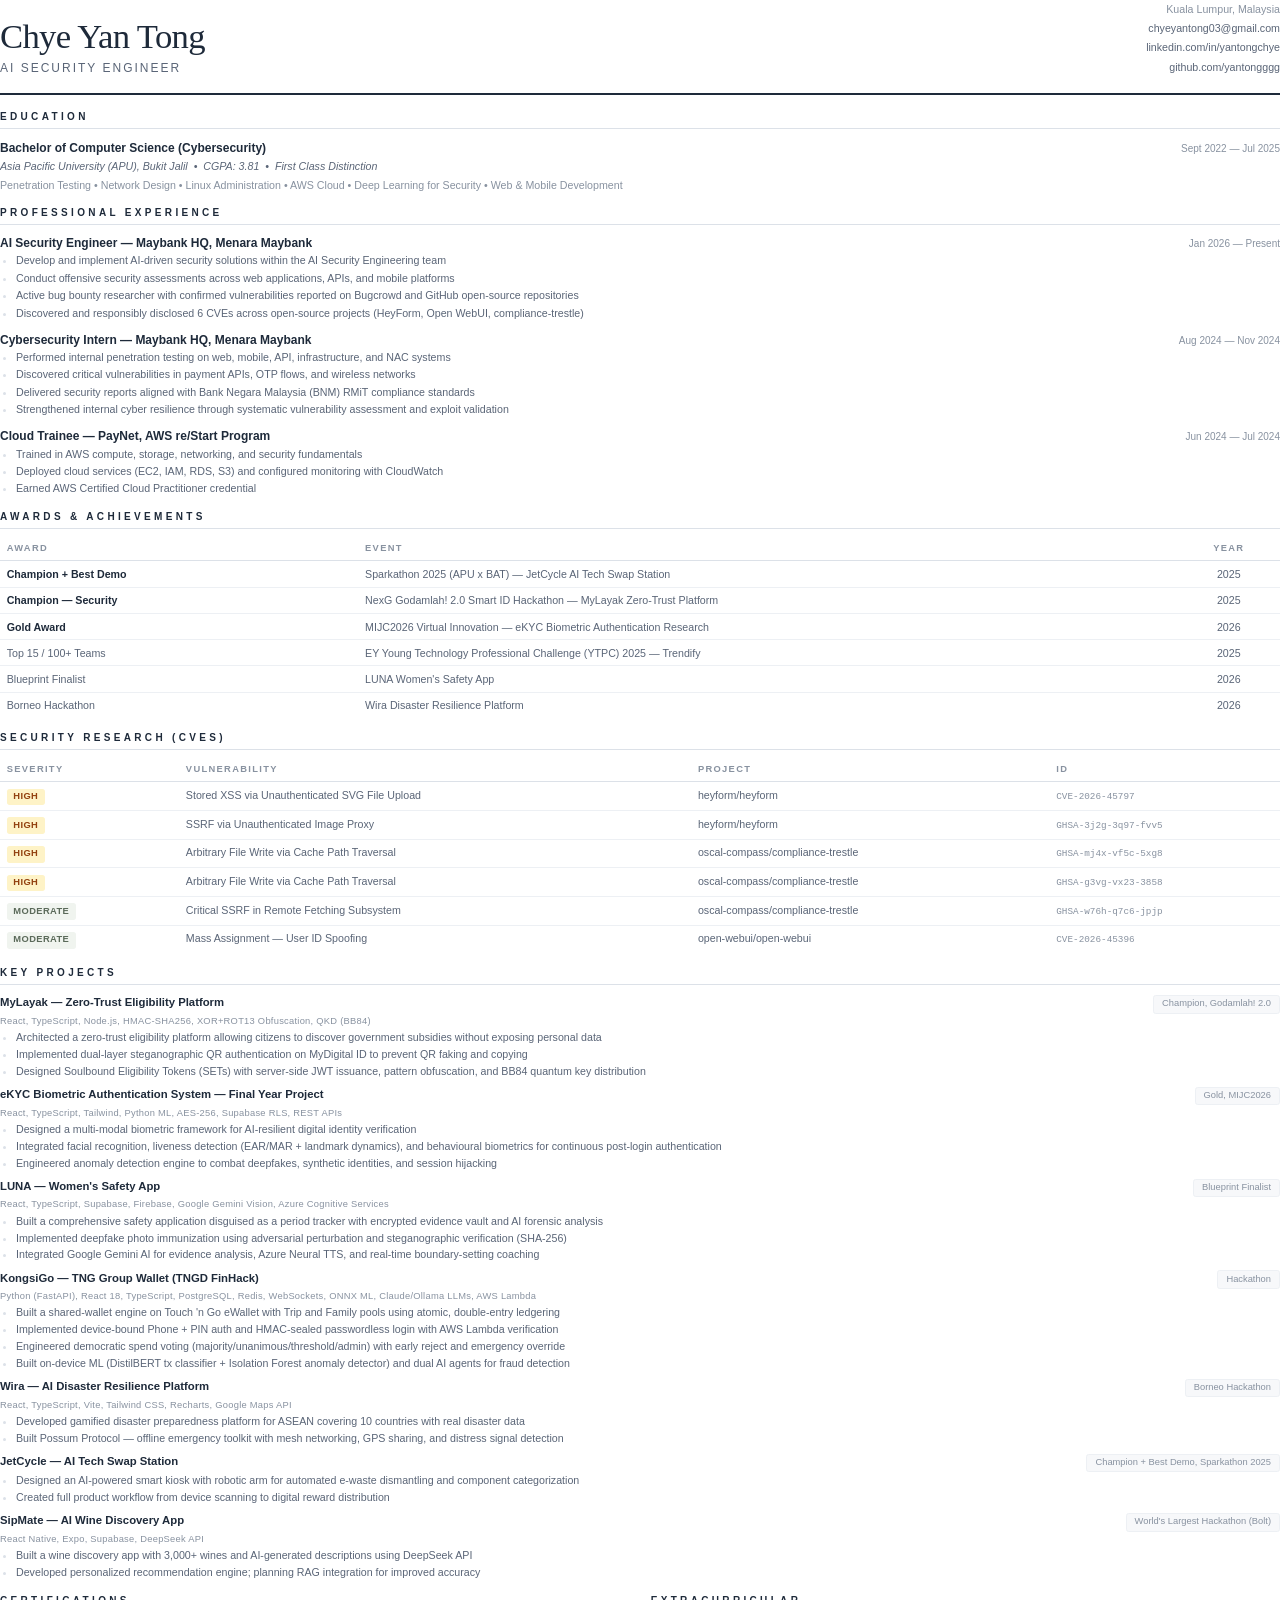
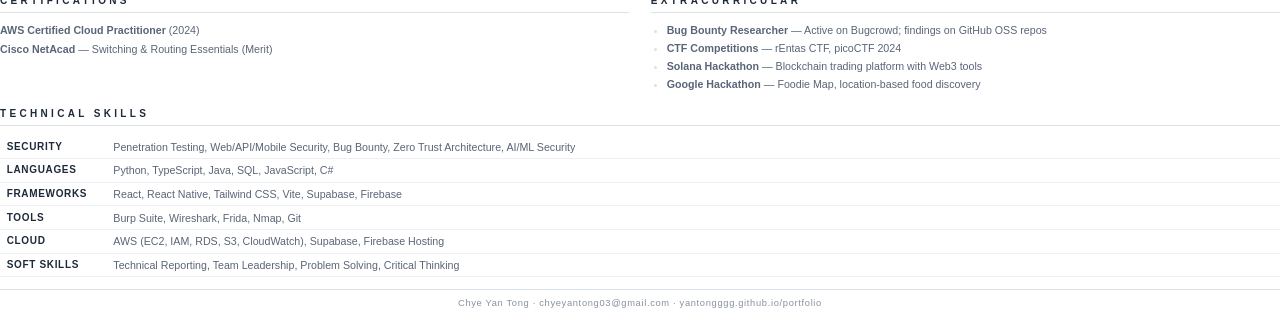
==== commit 2f4e1504: "Fix Wira: Blueprint → Borneo Hackathon across all files" ====
--- a/resume_print.html
+++ b/resume_print.html
@@ -2,8 +2,9 @@
 <html lang="en">
 <head>
     <meta charset="UTF-8">
+    <!-- Fonts: Google Fonts for browser, system fallback for PDF -->
+    <!--<link rel="stylesheet" href="https://fonts.googleapis.com/css2?family=Inter:wght@300;400;500;600;700&family=Instrument+Serif:ital@0;1&display=swap">-->
     <style>
-        @import url('https://fonts.googleapis.com/css2?family=Inter:wght@300;400;500;600;700&family=Instrument+Serif:ital@0;1&display=swap');
 
         @page {
             size: A4;
@@ -435,7 +436,12 @@
                 </tr>
                 <tr>
                     <td>Blueprint Finalist</td>
-                    <td>LUNA Women's Safety App & Wira Disaster Resilience Platform</td>
+                    <td>LUNA Women's Safety App</td>
+                    <td style="text-align: center;">2026</td>
+                </tr>
+                <tr>
+                    <td>Borneo Hackathon</td>
+                    <td>Wira Disaster Resilience Platform</td>
                     <td style="text-align: center;">2026</td>
                 </tr>
             </tbody>
@@ -555,7 +561,7 @@
         <div class="project">
             <div class="project-header">
                 <span class="project-title">Wira — AI Disaster Resilience Platform</span>
-                <span class="project-award">Blueprint Finalist</span>
+                <span class="project-award">Borneo Hackathon</span>
             </div>
             <div class="project-tech">React, TypeScript, Vite, Tailwind CSS, Recharts, Google Maps API</div>
             <ul>
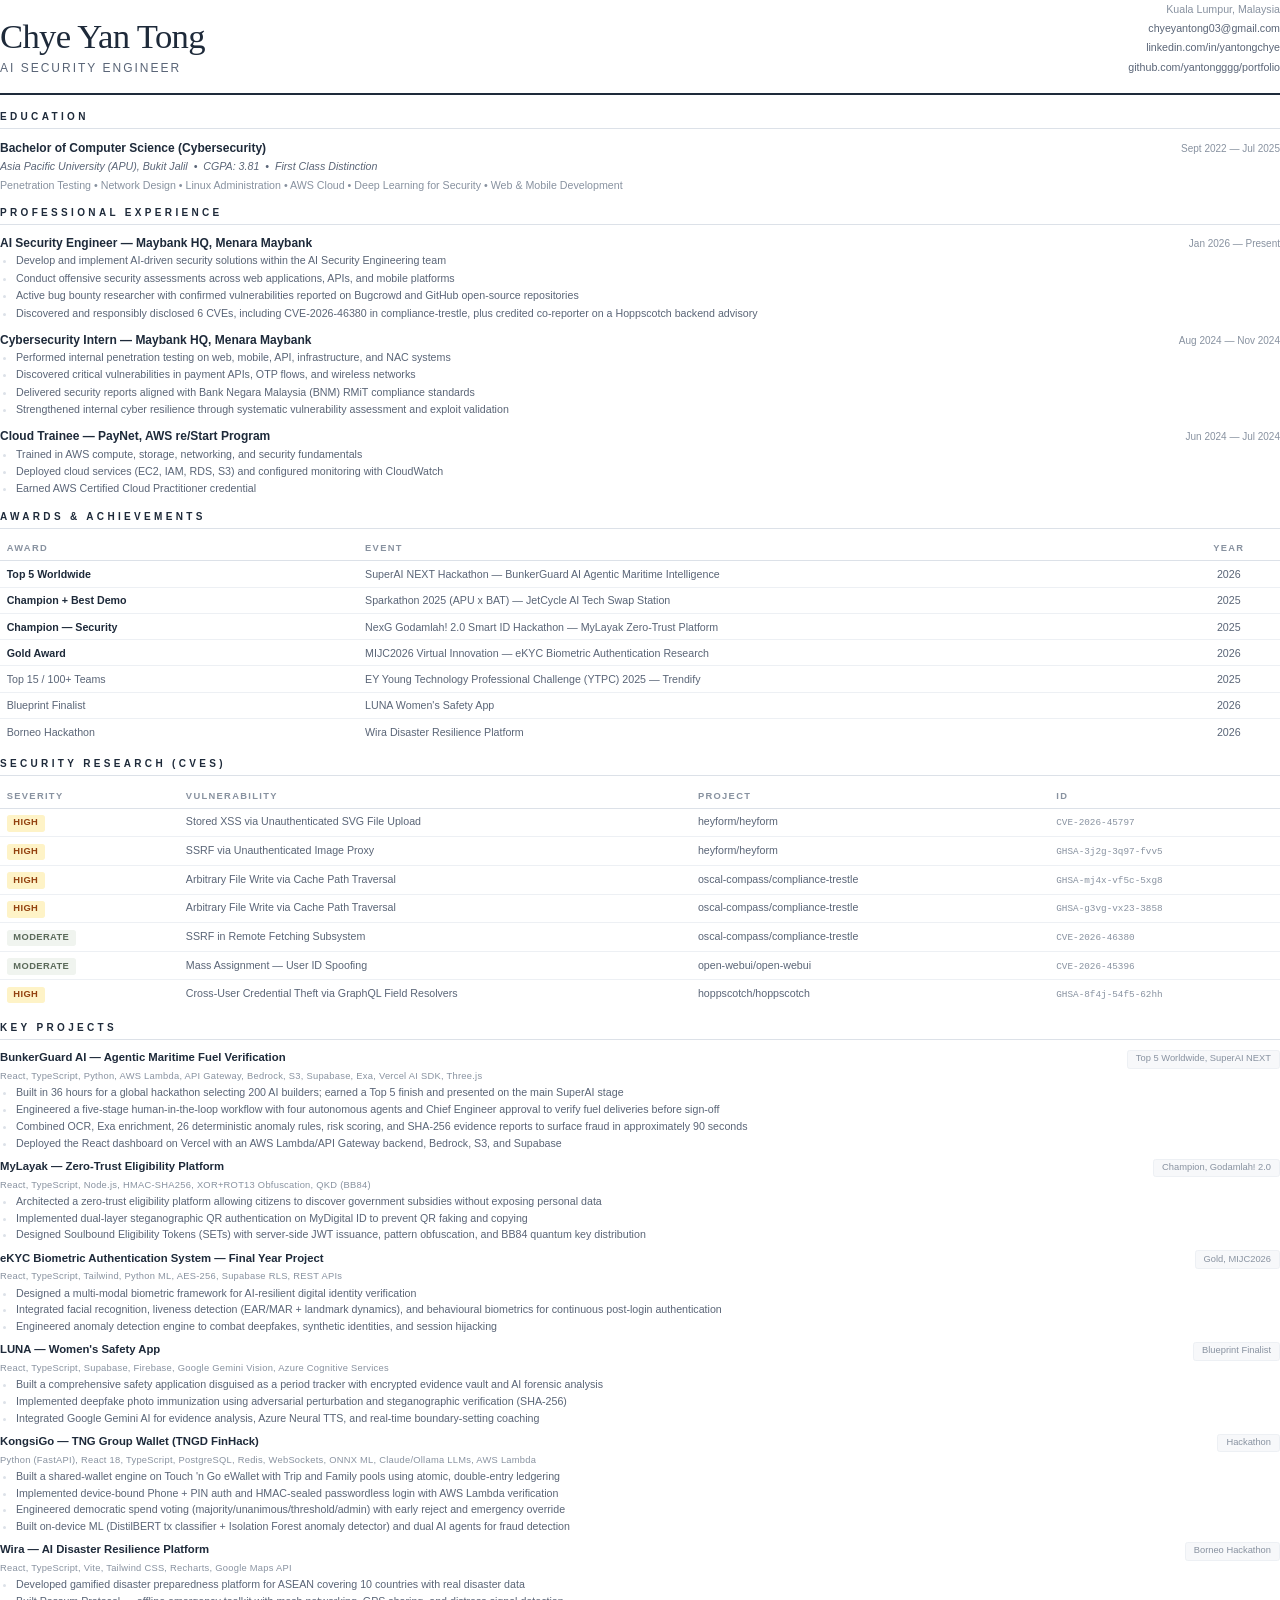
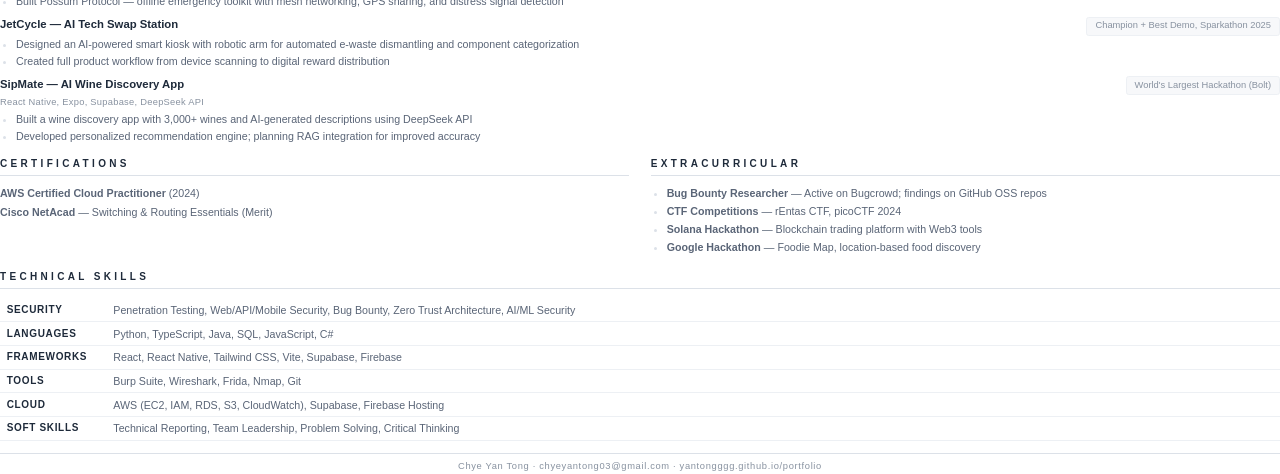
==== commit 8e395cc3: "update portfolio" ====
--- a/resume_print.html
+++ b/resume_print.html
@@ -342,7 +342,7 @@
             Kuala Lumpur, Malaysia<br>
             <a href="mailto:chyeyantong03@gmail.com">chyeyantong03@gmail.com</a><br>
             <a href="https://linkedin.com/in/yantongchye">linkedin.com/in/yantongchye</a><br>
-            <a href="https://github.com/yantongggg">github.com/yantongggg</a>
+            <a href="https://github.com/yantongggg/portfolio">github.com/yantongggg/portfolio</a>
         </div>
     </div>
 
@@ -372,7 +372,7 @@
                 <li>Develop and implement AI-driven security solutions within the AI Security Engineering team</li>
                 <li>Conduct offensive security assessments across web applications, APIs, and mobile platforms</li>
                 <li>Active bug bounty researcher with confirmed vulnerabilities reported on Bugcrowd and GitHub open-source repositories</li>
-                <li>Discovered and responsibly disclosed 6 CVEs across open-source projects (HeyForm, Open WebUI, compliance-trestle)</li>
+                <li>Discovered and responsibly disclosed 6 CVEs, including CVE-2026-46380 in compliance-trestle, plus credited co-reporter on a Hoppscotch backend advisory</li>
             </ul>
         </div>
 
@@ -415,6 +415,11 @@
             </thead>
             <tbody>
                 <tr>
+                    <td><span class="award-badge">Top 5 Worldwide</span></td>
+                    <td>SuperAI NEXT Hackathon — BunkerGuard AI Agentic Maritime Intelligence</td>
+                    <td style="text-align: center;">2026</td>
+                </tr>
+                <tr>
                     <td><span class="award-badge">Champion + Best Demo</span></td>
                     <td>Sparkathon 2025 (APU x BAT) — JetCycle AI Tech Swap Station</td>
                     <td style="text-align: center;">2025</td>
@@ -487,9 +492,9 @@
                 </tr>
                 <tr>
                     <td><span class="severity-moderate">MODERATE</span></td>
-                    <td>Critical SSRF in Remote Fetching Subsystem</td>
+                    <td>SSRF in Remote Fetching Subsystem</td>
                     <td>oscal-compass/compliance-trestle</td>
-                    <td><span class="cve-id">GHSA-w76h-q7c6-jpjp</span></td>
+                    <td><span class="cve-id">CVE-2026-46380</span></td>
                 </tr>
                 <tr>
                     <td><span class="severity-moderate">MODERATE</span></td>
@@ -497,6 +502,12 @@
                     <td>open-webui/open-webui</td>
                     <td><span class="cve-id">CVE-2026-45396</span></td>
                 </tr>
+                <tr>
+                    <td><span class="severity-high">HIGH</span></td>
+                    <td>Cross-User Credential Theft via GraphQL Field Resolvers</td>
+                    <td>hoppscotch/hoppscotch</td>
+                    <td><span class="cve-id">GHSA-8f4j-54f5-62hh</span></td>
+                </tr>
             </tbody>
         </table>
     </div>
@@ -504,6 +515,20 @@
     <!-- KEY PROJECTS -->
     <div class="section">
         <div class="section-title">Key Projects</div>
+
+        <div class="project">
+            <div class="project-header">
+                <span class="project-title">BunkerGuard AI — Agentic Maritime Fuel Verification</span>
+                <span class="project-award">Top 5 Worldwide, SuperAI NEXT</span>
+            </div>
+            <div class="project-tech">React, TypeScript, Python, AWS Lambda, API Gateway, Bedrock, S3, Supabase, Exa, Vercel AI SDK, Three.js</div>
+            <ul>
+                <li>Built in 36 hours for a global hackathon selecting 200 AI builders; earned a Top 5 finish and presented on the main SuperAI stage</li>
+                <li>Engineered a five-stage human-in-the-loop workflow with four autonomous agents and Chief Engineer approval to verify fuel deliveries before sign-off</li>
+                <li>Combined OCR, Exa enrichment, 26 deterministic anomaly rules, risk scoring, and SHA-256 evidence reports to surface fraud in approximately 90 seconds</li>
+                <li>Deployed the React dashboard on Vercel with an AWS Lambda/API Gateway backend, Bedrock, S3, and Supabase</li>
+            </ul>
+        </div>
 
         <div class="project">
             <div class="project-header">
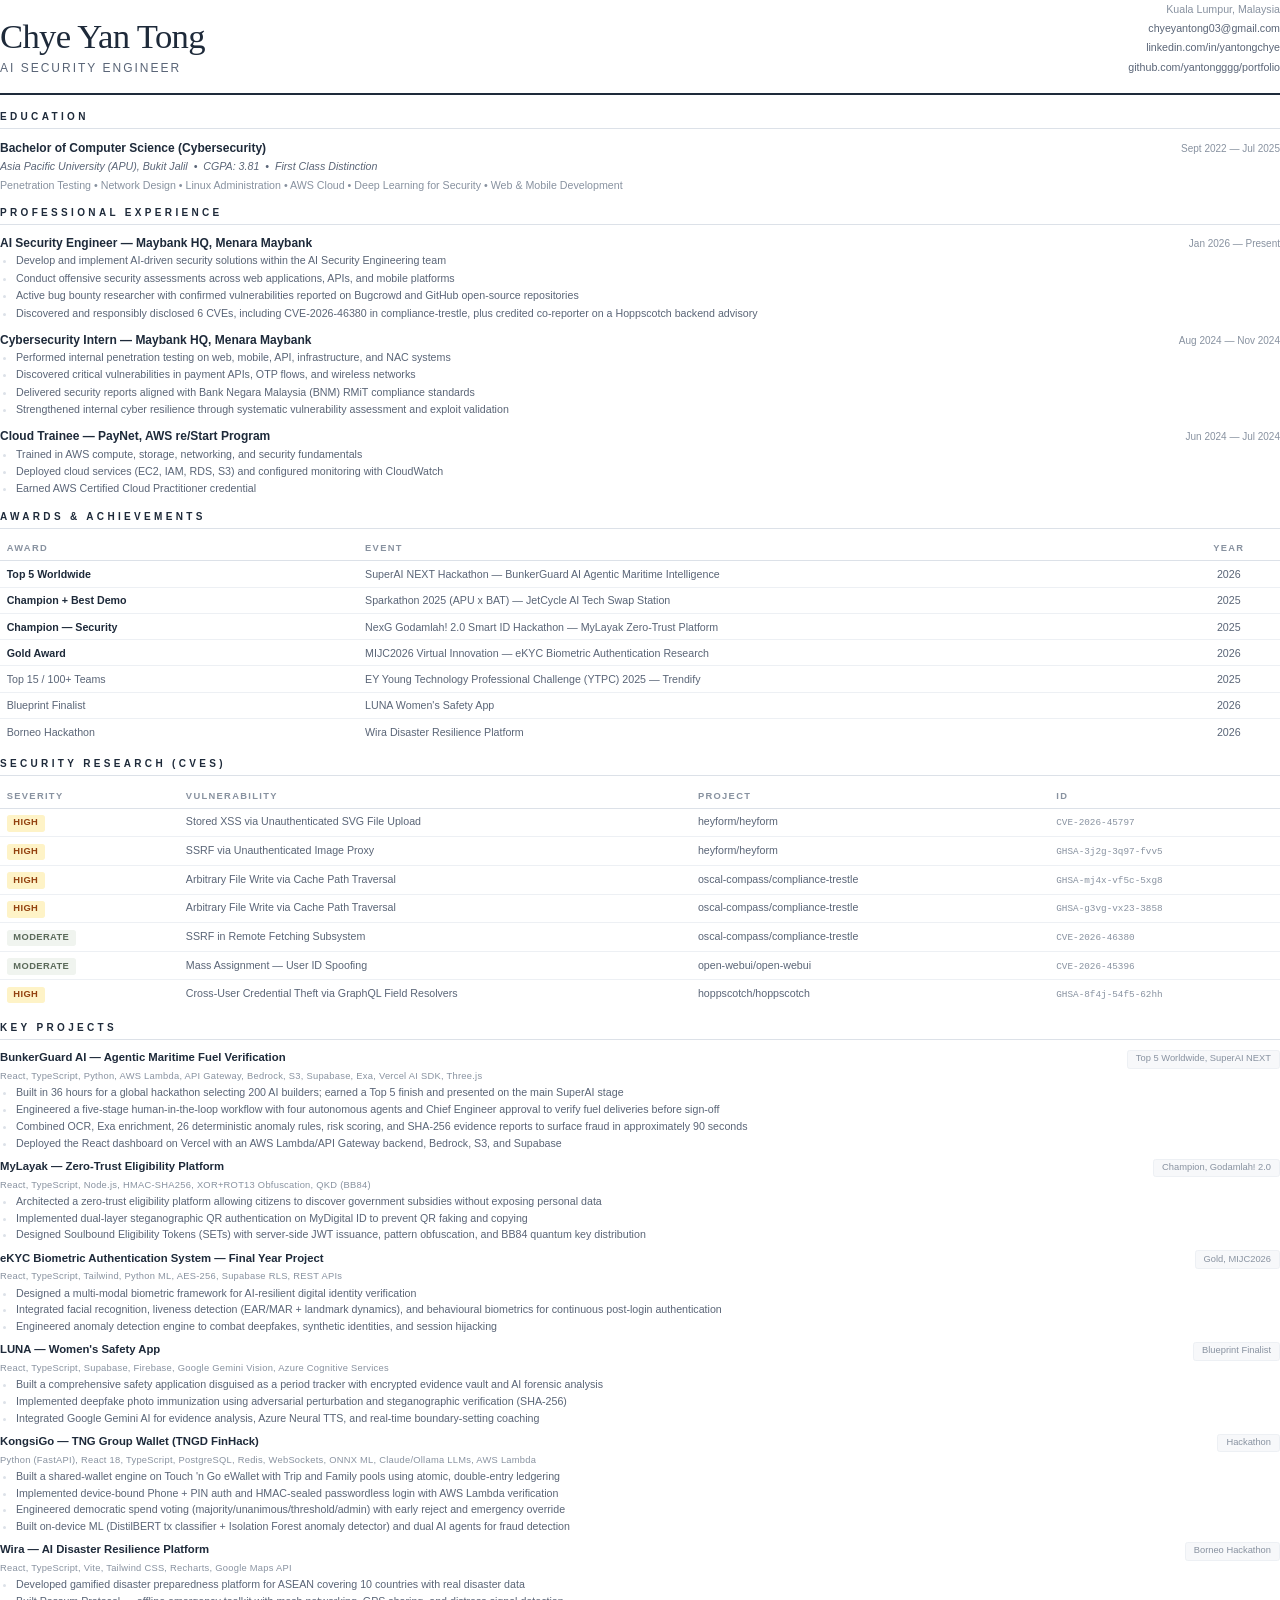
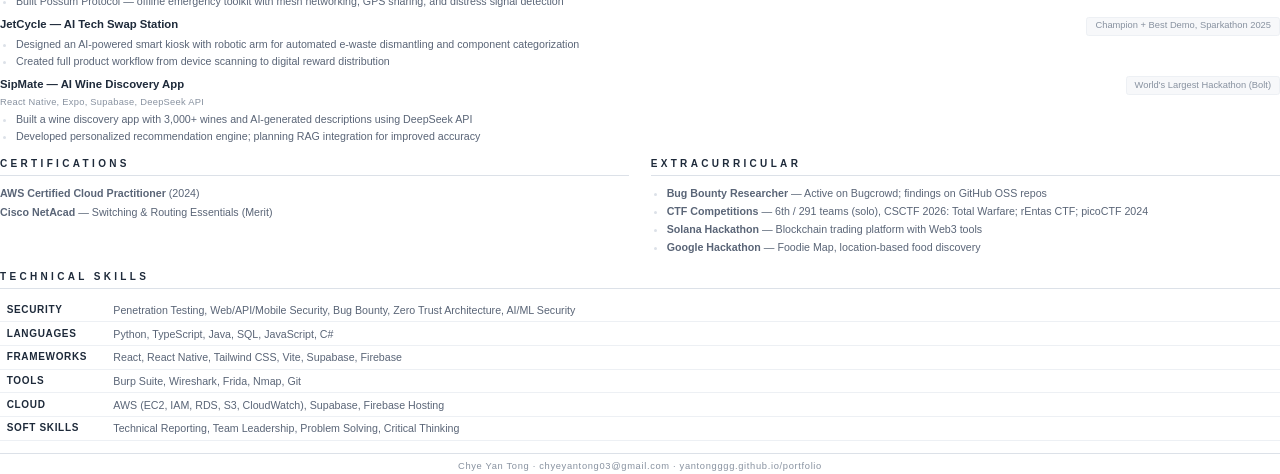
==== commit d9f7b470: "Add CSCTF 2026 6th place to résumé Co-Authored-By: Claude Opus 5.5 <noreply@anthropic.com>" ====
--- a/resume_print.html
+++ b/resume_print.html
@@ -631,7 +631,7 @@
             <div class="section-title">Extracurricular</div>
             <ul class="extras-list">
                 <li><strong>Bug Bounty Researcher</strong> — Active on Bugcrowd; findings on GitHub OSS repos</li>
-                <li><strong>CTF Competitions</strong> — rEntas CTF, picoCTF 2024</li>
+                <li><strong>CTF Competitions</strong> — 6th / 291 teams (solo), CSCTF 2026: Total Warfare; rEntas CTF; picoCTF 2024</li>
                 <li><strong>Solana Hackathon</strong> — Blockchain trading platform with Web3 tools</li>
                 <li><strong>Google Hackathon</strong> — Foodie Map, location-based food discovery</li>
             </ul>
